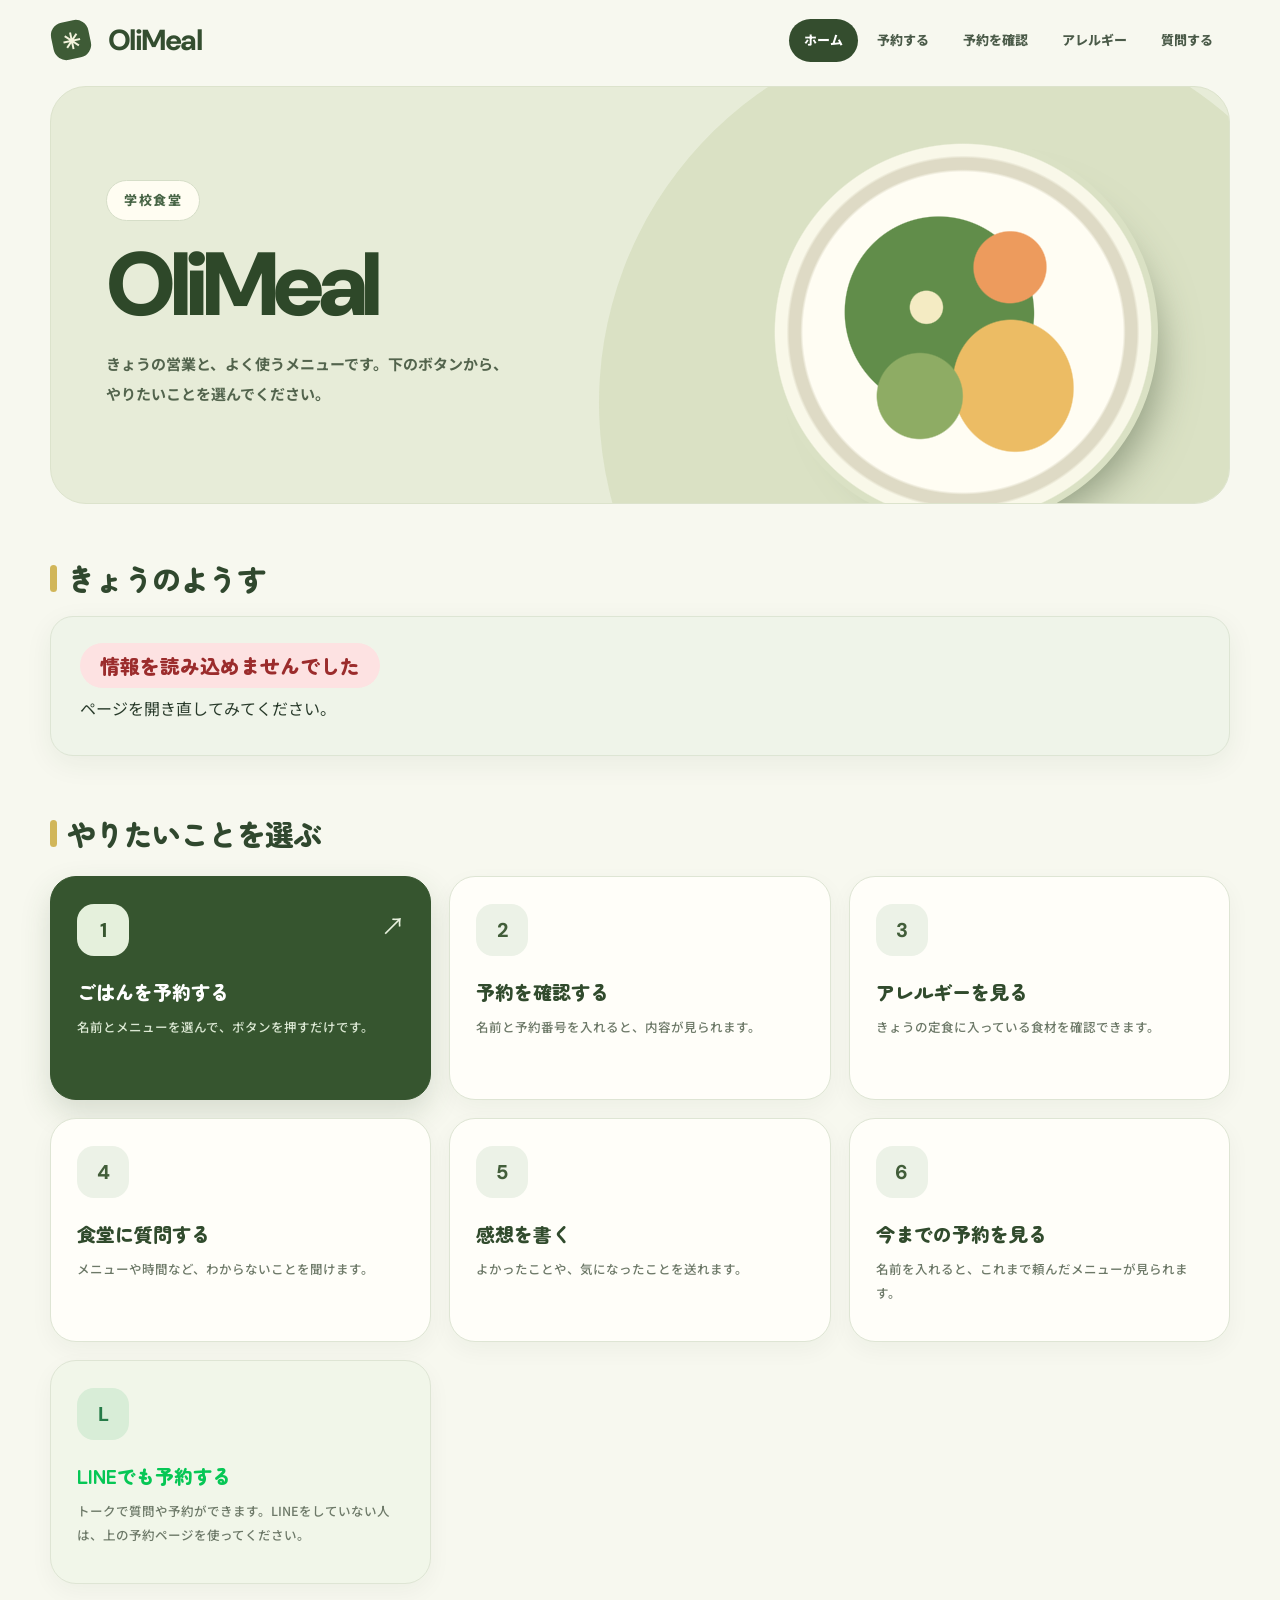
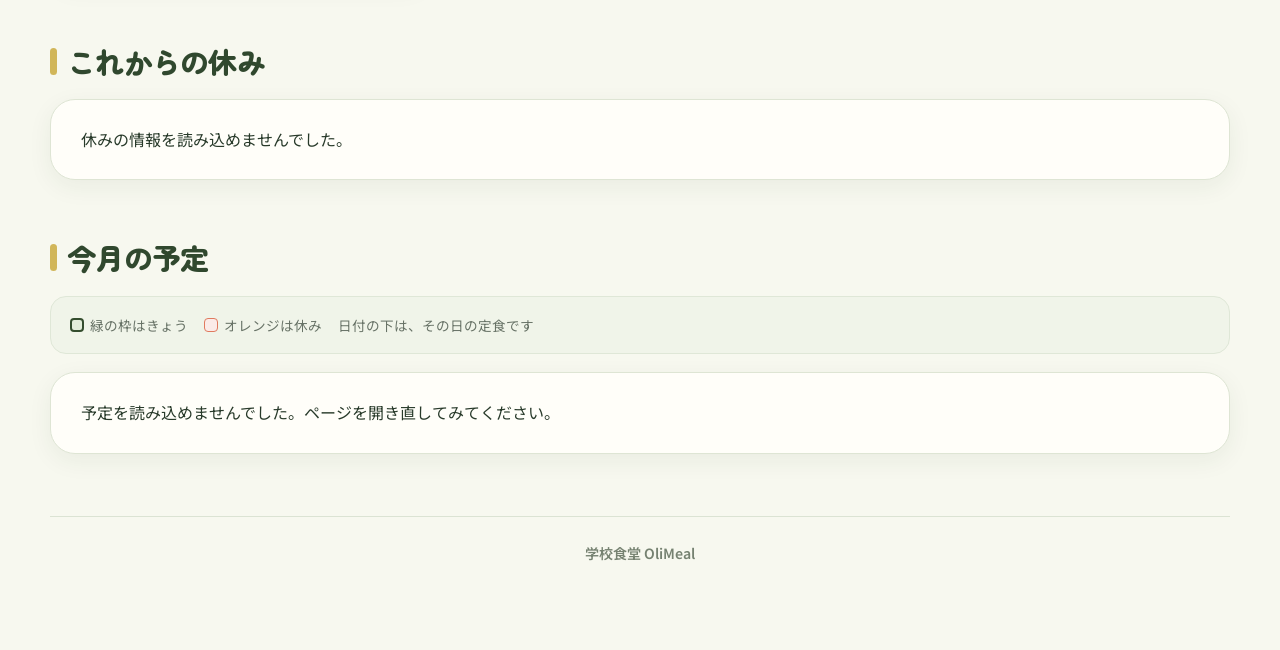
==== index.html @ b450c197 "Add files via upload" ====
<!DOCTYPE html>
<html lang="ja">

<head>
  <meta charset="UTF-8">
  <meta name="viewport" content="width=device-width, initial-scale=1.0">
  <title>OliMeal 学校食堂</title>
  <link rel="stylesheet" href="styles.css">
  <link rel="stylesheet" href="olimeal-lp.css">
</head>

<body class="olimeal-lp">
  <div class="container">
    <nav class="site-nav" aria-label="主なメニュー">
     <a href="index.html" class="site-nav-brand">
  <img src="logo.png" alt="OliMeal ロゴ" class="logo-nav">
</a>
      　<div class="site-nav-links">
        <a href="index.html" class="is-here">ホーム</a>
        <a href="book.html">予約する</a>
        <a href="verification.html">予約を確認</a>
        <a href="allergy.html">アレルギー</a>
        <a href="ai-assistant-php.html">質問する</a>
      </div>
    </nav>

    <header class="page-intro">
      <p class="eyebrow">学校食堂</p>
     <h1>
  <img src="logo.png" alt="OliMeal ロゴ" class="logo-main">
</h1>
      <p class="lead">きょうの営業と、よく使うメニューです。下のボタンから、やりたいことを選んでください。</p>
    </header>

    <main>
      <section class="status-section">
        <h2>きょうのようす</h2>
        <div id="status-display" class="status-card"><p>読み込んでいます…</p></div>
        <div id="today-menu" class="status-card"></div>
        <div id="congestion-prediction" class="status-card"></div>
      </section>

      <section class="links-section">
        <h2>やりたいことを選ぶ</h2>
        <div class="link-cards">
          <a href="book.html" class="link-card">
            <div class="link-icon">1</div>
            <h3>ごはんを予約する</h3>
            <p>名前とメニューを選んで、ボタンを押すだけです。</p>
          </a>
          <a href="verification.html" class="link-card">
            <div class="link-icon">2</div>
            <h3>予約を確認する</h3>
            <p>名前と予約番号を入れると、内容が見られます。</p>
          </a>
          <a href="allergy.html" class="link-card">
            <div class="link-icon">3</div>
            <h3>アレルギーを見る</h3>
            <p>きょうの定食に入っている食材を確認できます。</p>
          </a>
          <a href="ai-assistant-php.html" class="link-card">
            <div class="link-icon">4</div>
            <h3>食堂に質問する</h3>
            <p>メニューや時間など、わからないことを聞けます。</p>
          </a>
          <a href="review.html" class="link-card">
            <div class="link-icon">5</div>
            <h3>感想を書く</h3>
            <p>よかったことや、気になったことを送れます。</p>
          </a>
          <a href="mamori.html" class="link-card">
            <div class="link-icon">6</div>
            <h3>今までの予約を見る</h3>
            <p>名前を入れると、これまで頼んだメニューが見られます。</p>
          </a>
          <a id="line-card" href="line.html" class="link-card">
            <div class="link-icon">L</div>
            <h3>LINEでも予約する</h3>
            <p>トークで質問や予約ができます。LINEをしていない人は、上の予約ページを使ってください。</p>
          </a>
        </div>
      </section>

      <section class="info-section">
        <h2>これからの休み</h2>
        <div id="holidays-list" class="info-card"><p>読み込んでいます…</p></div>
      </section>

      <section class="info-section">
        <h2>今月の予定</h2>
        <p class="legend"><span><span class="swatch today"></span>緑の枠はきょう</span><span><span class="swatch holiday"></span>オレンジは休み</span><span>日付の下は、その日の定食です</span></p>
        <div id="calendar" class="info-card calendar-container"><p>読み込んでいます…</p></div>
      </section>
    </main>

    <footer>
      <p>学校食堂 OliMeal</p>
    </footer>
  </div>

  <script>
    const API_BASE = 'api/';
    async function apiGet(path) {
      const res = await fetch(API_BASE + path, { cache: 'no-store' });
      if (!res.ok) throw new Error('GET failed: ' + path);
      return await res.json();
    }
    async function loadStatus() {
      try {
      const holidays = await apiGet('holidays.php');
      const dailyMenus = await apiGet('daily-menu.php');
      const statusDiv = document.getElementById("status-display");
      const todayMenuDiv = document.getElementById("today-menu");
      const congestionDiv = document.getElementById("congestion-prediction");
      // UTCではなくローカルの日付で「今日」を作る（タイムゾーン差で過去月が混ざるのを防ぐ）
      const now = new Date();
      const today = `${now.getFullYear()}-${String(now.getMonth() + 1).padStart(2, '0')}-${String(now.getDate()).padStart(2, '0')}`;
      const todayHoliday = holidays.find(h => h.date === today);
      let todayMenu = null;
      try {
        const res = await apiGet('daily-menu.php?date=' + today);
        if (res && res.food) todayMenu = { date: today, food: res.food };
      } catch (e) { }
      if (!todayMenu && dailyMenus && dailyMenus.find) {
        const m = dailyMenus.find(m => m.date === today);
        if (m) todayMenu = m;
      }

      if (todayHoliday) {
        const reason = todayHoliday.reason || '休み';
        statusDiv.innerHTML = `<p class="big-status closed">きょうは休みです</p><p>理由: ${reason}</p><p>この日は予約できません。</p>`;
        todayMenuDiv.innerHTML = "";
        congestionDiv.innerHTML = "";
      } else {
        statusDiv.innerHTML = `<p class="big-status open">きょうは営業しています</p><p>下の「ごはんを予約する」から申し込めます。</p>`;

        if (todayMenu) {
          todayMenuDiv.innerHTML = `<p class="menu-label">きょうの定食</p><p class="menu-name">${todayMenu.food}</p>`;
        } else {
          todayMenuDiv.innerHTML = `<p class="menu-label">きょうの定食</p><p>まだ決まっていません。</p>`;
        }

        // 混雑予測を読み込む
        try {
          const predictionResponse = await fetch('api/ai-advice.php?action=prediction-number', { cache: 'no-store' });
          if (predictionResponse.ok) {
            const predictionData = await predictionResponse.json();
            if (predictionData.prediction !== null && predictionData.prediction !== undefined && predictionData.congestion) {
              const congestion = predictionData.congestion;
              congestionDiv.innerHTML = `
                <div class="crowd" style="border-left-color: ${congestion.color};">
                  <p class="menu-label">きょうの混みぐあい</p>
                  <p class="crowd-level" style="color: ${congestion.color};">${congestion.text}</p>
                  ${predictionData.prediction !== null ? `<p>だいたい ${predictionData.prediction} 人くらい来そうです。</p>` : ''}
                </div>
              `;
            } else {
              congestionDiv.innerHTML = `<p>混みぐあいは、まだわかりません。</p>`;
            }
          } else {
            congestionDiv.innerHTML = `<p>混みぐあいは、まだわかりません。</p>`;
          }
        } catch (e) {
          console.error('混雑予測の読み込みエラー:', e);
          congestionDiv.innerHTML = `<p>混みぐあいは、まだわかりません。</p>`;
        }
      }

      // 今後の休業日（未来/今日のみ）
      const listDiv = document.getElementById("holidays-list");
      if (!listDiv) return;
      const listHolidays = (holidays || [])
        .filter(h => h && typeof h.date === 'string')
        .filter(h => h.date >= today)
        .sort((a, b) => a.date.localeCompare(b.date));

      if (listHolidays.length === 0) {
        listDiv.innerHTML = "<p>これからの休みはありません。</p>";
      } else {
        listDiv.innerHTML = listHolidays
          .map(h => `<p class="holiday-line"><strong>${h.date}</strong>　${h.reason || '休み'}</p>`)
          .join("");
      }
      } catch (e) {
        console.error(e);
        const statusDiv = document.getElementById("status-display");
        const listDiv = document.getElementById("holidays-list");
        if (statusDiv) {
          statusDiv.innerHTML = `<p class="big-status closed">情報を読み込めませんでした</p><p>ページを開き直してみてください。</p>`;
        }
        if (listDiv) listDiv.innerHTML = `<p>休みの情報を読み込めませんでした。</p>`;
      }
    }

    // カレンダーを生成
    async function generateCalendar() {
      const calendarDiv = document.getElementById('calendar');
      try {
      const holidays = await apiGet('holidays.php');
      const dailyMenus = await apiGet('daily-menu.php');
      const events = await apiGet('events.php');
      const today = new Date();
      const currentMonth = today.getMonth();
      const currentYear = today.getFullYear();

      // 月の最初の日と最後の日を取得
      const firstDay = new Date(currentYear, currentMonth, 1);
      const lastDay = new Date(currentYear, currentMonth + 1, 0);
      const daysInMonth = lastDay.getDate();
      const startingDayOfWeek = firstDay.getDay();

      // カレンダーヘッダー
      const monthNames = ['1月', '2月', '3月', '4月', '5月', '6月',
        '7月', '8月', '9月', '10月', '11月', '12月'];
      const dayNames = ['日', '月', '火', '水', '木', '金', '土'];

      let calendarHTML = `
        <div class="calendar-header">
          <h4>${currentYear}年 ${monthNames[currentMonth]}</h4>
        </div>
        <div class="calendar-grid">
          <div class="calendar-weekdays">
      `;

      // 曜日ヘッダー
      dayNames.forEach(day => {
        calendarHTML += `<div class="calendar-weekday">${day}</div>`;
      });
      calendarHTML += `</div><div class="calendar-days">`;

      // 空白の日付（月の最初の日より前）
      for (let i = 0; i < startingDayOfWeek; i++) {
        calendarHTML += `<div class="calendar-day empty"></div>`;
      }

      // 実際の日付
      for (let day = 1; day <= daysInMonth; day++) {
        const dateString = `${currentYear}-${String(currentMonth + 1).padStart(2, '0')}-${String(day).padStart(2, '0')}`;
        const dayOfWeek = new Date(currentYear, currentMonth, day).getDay();
        const holiday = holidays.find(h => h.date === dateString);
        const dailyMenu = dailyMenus.find(m => m.date === dateString);
        const event = events.find(e => e.date === dateString);
        // 休業日かどうか（管理画面で登録された日のみ。解除すれば営業日になる）
        const isHoliday = !!holiday;

        const todayString = `${today.getFullYear()}-${String(today.getMonth() + 1).padStart(2, '0')}-${String(today.getDate()).padStart(2, '0')}`;
        let dayClass = 'calendar-day';
        let dayContent = day;
        if (dateString === todayString) dayClass += ' today';

        if (isHoliday) {
          dayClass += ' holiday';
          dayContent = `${day}<br><small>${holiday.reason || '休業日'}</small>`;
        } else if (dailyMenu) {
          dayContent = `${day}<br><small>${dailyMenu.food}</small>`;
        } else {
          dayClass += ' weekday';
        }

        // 行事・お知らせがある場合は追加表示
        if (event) {
          if (isHoliday || dailyMenu) {
            dayContent += `<br><small style="color: #007bff;">📢 ${event.message}</small>`;
          } else {
            dayContent = `${day}<br><small style="color: #007bff;">📢 ${event.message}</small>`;
          }
        }

        calendarHTML += `<div class="${dayClass}">${dayContent}</div>`;
      }

      calendarHTML += `</div></div>`;
      calendarDiv.innerHTML = calendarHTML;
      } catch (e) {
        console.error(e);
        if (calendarDiv) calendarDiv.innerHTML = `<p>予定を読み込めませんでした。ページを開き直してみてください。</p>`;
      }
    }

    function loadLineCard() {
      fetch(API_BASE + 'line-public.php', { cache: 'no-store' })
        .then(function (res) { return res.json(); })
        .then(function (data) {
          const card = document.getElementById('line-card');
          if (!card || !data || !data.ready || !data.addUrl) return;
          card.hidden = false;
          card.href = data.addUrl;
        })
        .catch(function () {});
      fetch(API_BASE + 'line-early.php?action=tick', { cache: 'no-store' }).catch(function () {});
    }

    window.onload = function () {
      loadStatus();
      generateCalendar();
      loadLineCard();
    };
  </script>
</body>

</html>
---- styles.css ----
@charset "UTF-8";

/* ==========================================================================
   OliMeal (学校食堂) 全体共通スタイルシート
   ========================================================================== */

/* 1. 変数定義 & リセット */
:root {
  /* メインカラー：温かみのあるオリーブグリーン */
  --primary: #4a6839;
  --primary-hover: #3b532d;
  --primary-light: #eaf1e4;
  --primary-subtle: #f2f6ee;

  /* アクセントカラー（太陽のイエロー＆カトラリーのベージュ＆テラコッタ） */
  --accent-sun: #f1be43;
  --accent-sun-light: #fbf2d8;
  --accent-beige: #c2b093;
  --accent-beige-light: #f5f0e6;
  --accent-olive: #7f8e52;
  --accent-orange: #e07a5f;        /* 休日・強調表示用 */
  --accent-orange-light: #fbebe8;  /* 休日背景用 */

  /* ステータスカラー */
  --status-open-bg: #d8edd5;
  --status-open-text: #2d5022;
  --status-closed-bg: #fde2e2;
  --status-closed-text: #9b2c2c;

  /* 背景・テキスト・ボーダー */
  --bg-main: #f8f4e8;            /* 画像と同じ温かいミルキーアイボリー */
  --card-bg: #ffffff;            /* カード部分の白 */
  --text-main: #283124;          /* ほんのり緑がかった優しい黒 */
  --text-muted: #6b7764;        /* 控えめな文字色 */
  --text-light: #9ea997;
  --border-color: #e6dfcf;       /* ナチュラルなベージュ寄りの枠線 */

  /* 角丸 & シャドウ */
  --radius-xl: 24px;
  --radius-lg: 18px;
  --radius-md: 12px;
  --radius-sm: 8px;

  --shadow-soft: 0 10px 25px rgba(74, 104, 57, 0.08);
  --shadow-hover: 0 14px 32px rgba(74, 104, 57, 0.15);
}

*, *::before, *::after {
  box-sizing: border-box;
  margin: 0;
  padding: 0;
}

body {
  background-color: var(--bg-main);
  color: var(--text-main);
  font-family: -apple-system, BlinkMacSystemFont, "Segoe UI", Roboto, "Hiragino Sans", "Hiragino Kaku Gothic ProN", "Meiryo", sans-serif;
  line-height: 1.6;
  min-height: 100vh;
  padding: 20px 16px 40px;
  -webkit-font-smoothing: antialiased;
}

[hidden] {
  display: none !important;
}

/* 2. レイアウト & コンテナ */
.container {
  max-width: 860px;
  margin: 0 auto;
}

main {
  display: flex;
  flex-direction: column;
  gap: 32px;
}

section {
  display: flex;
  flex-direction: column;
  gap: 16px;
}

h2 {
  font-size: 1.35rem;
  font-weight: 800;
  color: var(--primary);
  display: flex;
  align-items: center;
  gap: 10px;
  letter-spacing: -0.01em;
}

h2::before {
  content: "";
  display: inline-block;
  width: 6px;
  height: 1.2em;
  background-color: var(--accent-sun);
  border-radius: 4px;
}

/* 3. ナビゲーション (.site-nav) */
.site-nav {
  display: flex;
  justify-content: space-between;
  align-items: center;
  background: var(--card-bg);
  padding: 14px 22px;
  border-radius: var(--radius-lg);
  box-shadow: var(--shadow-soft);
  margin-bottom: 24px;
  border: 1px solid var(--border-color);
  gap: 16px;
  flex-wrap: wrap;
}

/* ナビゲーションブランド（アイコン＋テキスト） */
.site-nav-brand {
  font-size: 1.35rem;
  font-weight: 800;
  color: var(--primary);
  text-decoration: none;
  letter-spacing: -0.02em;
  display: inline-flex;
  align-items: center;
  gap: 8px;
  transition: opacity 0.2s ease;
}

.site-nav-brand:hover {
  opacity: 0.8;
}

.logo-nav-icon {
  width: 30px;
  height: 30px;
  object-fit: contain;
  display: block;
}

.logo-nav-text {
  line-height: 1;
}

.site-nav-links {
  display: flex;
  gap: 8px;
  flex-wrap: wrap;
}

.site-nav-links a {
  text-decoration: none;
  color: var(--text-muted);
  font-size: 0.92rem;
  font-weight: 700;
  padding: 8px 14px;
  border-radius: var(--radius-md);
  transition: all 0.2s ease;
}

.site-nav-links a:hover {
  color: var(--primary);
  background-color: var(--primary-light);
}

.site-nav-links a.is-here {
  background-color: var(--primary);
  color: #ffffff;
}

/* 4. ヘッダー (.page-intro) */
.page-intro {
  text-align: center;
  margin-bottom: 28px;
  padding: 36px 20px 28px;
  background: #ffffff;
  border-radius: var(--radius-xl);
  box-shadow: var(--shadow-soft);
  border: 1.5px solid rgba(74, 104, 57, 0.18);
  position: relative;
  overflow: hidden;
}

.eyebrow {
  display: inline-flex;
  align-items: center;
  gap: 6px;
  font-size: 0.85rem;
  font-weight: 800;
  color: var(--primary);
  background-color: var(--primary-light);
  padding: 5px 16px;
  border-radius: 999px;
  margin-bottom: 10px;
  border: 1px solid rgba(74, 104, 57, 0.15);
}

.page-intro h1 {
  font-size: 2.8rem;
  font-weight: 900;
  letter-spacing: -0.03em;
  margin-bottom: 8px;
  color: var(--primary);
}

.lead {
  font-size: 0.98rem;
  color: var(--text-muted);
  font-weight: 600;
  max-width: 520px;
  margin: 0 auto;
  line-height: 1.65;
}

/* 5. ステータスセクション */
.status-section {
  gap: 16px;
}

.status-card {
  background: var(--card-bg);
  border-radius: var(--radius-lg);
  padding: 22px 24px;
  box-shadow: var(--shadow-soft);
  border: 1.5px solid var(--border-color);
  transition: transform 0.2s ease;
}

.big-status {
  display: inline-flex;
  align-items: center;
  gap: 8px;
  font-size: 1.15rem;
  font-weight: 800;
  padding: 8px 20px;
  border-radius: 999px;
  margin-bottom: 10px;
}

.big-status.open {
  background-color: var(--status-open-bg);
  color: var(--status-open-text);
}

.big-status.closed {
  background-color: var(--status-closed-bg);
  color: var(--status-closed-text);
}

.menu-label {
  font-size: 0.85rem;
  font-weight: 800;
  color: var(--text-muted);
  letter-spacing: 0.05em;
  margin-bottom: 4px;
}

.menu-name {
  font-size: 1.5rem;
  font-weight: 900;
  color: var(--primary);
  line-height: 1.3;
}

.crowd {
  border-left-width: 6px;
  border-left-style: solid;
  border-left-color: var(--primary);
  padding-left: 18px;
}

.crowd-level {
  font-size: 1.4rem;
  font-weight: 800;
  margin-bottom: 4px;
}

/* 6. やりたいことを選ぶ (カードリンク) */
.link-cards {
  display: grid;
  grid-template-columns: repeat(auto-fill, minmax(240px, 1fr));
  gap: 18px;
}

.link-card {
  display: flex;
  flex-direction: column;
  background: var(--card-bg);
  padding: 22px;
  border-radius: var(--radius-lg);
  text-decoration: none;
  color: var(--text-main);
  box-shadow: var(--shadow-soft);
  border: 2px solid transparent;
  transition: all 0.25s ease;
}

.link-card:hover {
  transform: translateY(-4px);
  border-color: var(--primary);
  box-shadow: var(--shadow-hover);
}

.link-icon {
  width: 42px;
  height: 42px;
  border-radius: 12px;
  background-color: var(--primary-light);
  color: var(--primary);
  font-weight: 900;
  font-size: 1.15rem;
  display: flex;
  align-items: center;
  justify-content: center;
  margin-bottom: 14px;
}

.link-card h3 {
  font-size: 1.15rem;
  font-weight: 800;
  color: var(--primary);
  margin-bottom: 6px;
}

.link-card p {
  font-size: 0.88rem;
  color: var(--text-muted);
  line-height: 1.5;
}

#line-card .link-icon {
  background-color: #e6f9ed;
  color: #06c755;
}

#line-card h3 {
  color: #06c755;
}

/* 7. 情報カード & 休業日 */
.info-card {
  background: var(--card-bg);
  border-radius: var(--radius-lg);
  padding: 22px 24px;
  box-shadow: var(--shadow-soft);
  border: 1.5px solid var(--border-color);
}

.holiday-line {
  padding: 10px 0;
  border-bottom: 1px dashed var(--border-color);
  font-size: 0.95rem;
  display: flex;
  gap: 12px;
  align-items: center;
}

.holiday-line:last-child {
  border-bottom: none;
}

.holiday-line strong {
  color: var(--accent-orange);
  font-weight: 800;
  min-width: 100px;
}

/* 8. カレンダー */
.legend {
  display: flex;
  gap: 16px;
  flex-wrap: wrap;
  font-size: 0.85rem;
  color: var(--text-muted);
  background: var(--card-bg);
  padding: 12px 18px;
  border-radius: var(--radius-md);
  border: 1px solid var(--border-color);
}

.legend span {
  display: inline-flex;
  align-items: center;
  gap: 6px;
}

.swatch {
  display: inline-block;
  width: 14px;
  height: 14px;
  border-radius: 4px;
}

.swatch.today {
  border: 2px solid var(--primary);
  background-color: var(--primary-light);
}

.swatch.holiday {
  background-color: var(--accent-orange-light);
  border: 1px solid var(--accent-orange);
}

.calendar-container {
  padding: 20px;
  overflow-x: auto;
}

.calendar-header {
  text-align: center;
  margin-bottom: 16px;
}

.calendar-header h4 {
  font-size: 1.25rem;
  font-weight: 800;
  color: var(--primary);
}

.calendar-grid {
  display: flex;
  flex-direction: column;
  gap: 8px;
  min-width: 320px;
}

.calendar-weekdays {
  display: grid;
  grid-template-columns: repeat(7, 1fr);
  text-align: center;
  font-weight: 800;
  font-size: 0.88rem;
  color: var(--text-muted);
  padding-bottom: 8px;
  border-bottom: 2px solid var(--border-color);
}

.calendar-days {
  display: grid;
  grid-template-columns: repeat(7, 1fr);
  gap: 6px;
}

.calendar-day {
  background: var(--primary-subtle);
  border-radius: var(--radius-sm);
  padding: 8px 4px;
  min-height: 72px;
  font-size: 0.85rem;
  font-weight: 800;
  color: var(--text-main);
  text-align: center;
  line-height: 1.35;
  border: 2px solid transparent;
  display: flex;
  flex-direction: column;
  align-items: center;
  justify-content: flex-start;
  word-break: break-word;
}

.calendar-day small {
  font-size: 0.72rem;
  font-weight: 500;
  margin-top: 4px;
  color: var(--text-muted);
}

.calendar-day.empty {
  background: transparent;
  border: none;
}

.calendar-day.today {
  border-color: var(--primary);
  background-color: var(--primary-light);
  color: var(--primary);
}

.calendar-day.holiday {
  background-color: var(--accent-orange-light);
  color: var(--accent-orange);
}

.calendar-day.holiday small {
  color: var(--accent-orange);
}

/* 9. フッター */
footer {
  text-align: center;
  padding: 32px 0 16px;
  font-size: 0.88rem;
  color: var(--text-light);
  font-weight: 600;
}

/* 10. フォーム・ボタン汎用パーツ */
.btn {
  display: inline-flex;
  align-items: center;
  justify-content: center;
  padding: 12px 20px;
  border-radius: var(--radius-md);
  font-size: 0.95rem;
  font-weight: 700;
  border: none;
  cursor: pointer;
  text-decoration: none;
  transition: all 0.2s ease;
}

.btn-primary {
  background-color: var(--primary);
  color: #ffffff;
}

.btn-primary:hover {
  background-color: var(--primary-hover);
}

.btn-secondary {
  background-color: var(--primary-light);
  color: var(--primary);
}

.btn-danger {
  background-color: #fee2e2;
  color: #dc2626;
}

.btn-success {
  background-color: #d1fae5;
  color: #065f46;
}

.form-group {
  display: flex;
  flex-direction: column;
  gap: 6px;
  margin-bottom: 16px;
}

.form-group label {
  font-size: 0.9rem;
  font-weight: 700;
  color: var(--text-main);
}

input[type="text"],
input[type="number"],
input[type="date"],
input[type="time"],
input[type="month"],
input[type="url"],
input[type="password"],
select,
textarea {
  width: 100%;
  padding: 12px 14px;
  border-radius: var(--radius-md);
  border: 1.5px solid var(--border-color);
  font-size: 0.95rem;
  color: var(--text-main);
  background-color: #ffffff;
  outline: none;
  transition: border-color 0.2s ease, box-shadow 0.2s ease;
}

input:focus,
select:focus,
textarea:focus {
  border-color: var(--primary);
  box-shadow: 0 0 0 3px var(--primary-light);
}

.back-link {
  display: inline-block;
  color: var(--primary);
  font-weight: 700;
  text-decoration: none;
  margin-top: 8px;
}

.back-link:hover {
  text-decoration: underline;
}

/* メイン看板ロゴ（トップページ中央用） */
.logo-main {
  max-width: 100%;
  height: auto;
  max-height: 110px;
  display: block;
  margin: 0 auto;
}

@media (max-width: 600px) {
  body {
    padding: 12px 8px;
  }

  .site-nav {
    flex-direction: column;
    align-items: stretch;
    text-align: center;
  }

  .site-nav-links {
    justify-content: center;
  }

  .page-intro h1 {
    font-size: 1.9rem;
  }

  .link-cards {
    grid-template-columns: 1fr;
  }

  .calendar-day {
    min-height: 56px;
    padding: 4px 2px;
    font-size: 0.78rem;
  }

  .calendar-day small {
    font-size: 0.65rem;
  }
}
/* ==========================================================================
   追加デザイン：あしらい・タグ・アニメーション
   ========================================================================== */

/* 1. ヘッダーの右上に小さな葉っぱのワンポイント */
.page-intro::before {
  content: "🌿";
  position: absolute;
  top: 12px;
  right: 18px;
  font-size: 1.4rem;
  opacity: 0.45;
  transform: rotate(15deg);
  pointer-events: none;
}

/* 2. メニュー残数の「ぷっくりピルタグ」化 */
.menu-item-stock {
  display: inline-block;
  padding: 4px 14px;
  border-radius: 999px;
  font-size: 0.8rem;
  font-weight: 800;
  margin-top: 8px;
  background-color: var(--primary-subtle);
  color: var(--text-muted);
}

.menu-item-stock.unlimited {
  background-color: var(--primary-light);
  color: var(--primary);
}

.menu-item-stock.soldout {
  background-color: var(--accent-orange-light);
  color: var(--accent-orange);
}

/* 3. ボタンを押したときの「ぷにっ」としたリアクション */
.btn, .btn-submit, .btn-reset, .link-card {
  transition: transform 0.15s cubic-bezier(0.34, 1.56, 0.64, 1), box-shadow 0.15s ease !important;
}

.btn:active, .btn-submit:active, .btn-reset:active, .link-card:active {
  transform: scale(0.96) !important;
}
---- olimeal-lp.css ----
@charset "UTF-8";
@import url('https://fonts.googleapis.com/css2?family=DM+Sans:wght@400;500;600;700;800&family=Noto+Sans+JP:wght@400;500;600;700;800;900&family=Zen+Maru+Gothic:wght@500;700;900&display=swap');
/* OliMeal LP concept — presentation layer only. Original JS, ids, links, order untouched. */
.olimeal-lp {
 --primary:#344d2e; --primary-hover:#263d23; --primary-light:#e3edda; --primary-subtle:#f0f5eb;
 --bg-main:#f8f8ef;--card-bg:#fffef8;--text-main:#243426;--text-muted:#677266;
 --border-color:#dce3d3;--shadow-soft:0 12px 38px rgba(34,61,33,.075);
 --shadow-hover:0 20px 38px rgba(34,61,33,.14);
 background:#f7f8ef;color:#283a2a;padding:0 24px 70px;
 font-family:'Noto Sans JP',sans-serif;
}
.olimeal-lp .container {max-width:1180px;}
.olimeal-lp .site-nav {position:relative;z-index:3;display:flex;flex-wrap:wrap;align-items:center;justify-content:space-between;min-height:86px;background:transparent;border:0;box-shadow:none;border-radius:0;margin:0;padding:15px 2px 20px;}
.olimeal-lp .site-nav-brand{display:flex;align-items:center;min-width:152px;text-decoration:none;}
/* Undecided logo: reserve image reference in markup, present a polished wordmark visually */
.olimeal-lp .logo-nav{display:none;}
.olimeal-lp .site-nav-brand::before{content:'✳';display:grid;place-items:center;width:38px;height:38px;background:#3e5b36;color:#f4f3dc;border-radius:13px;font-size:22px;margin-right:10px;transform:rotate(-12deg);}
.olimeal-lp .site-nav-brand::after{content:'OliMeal';font-family:'DM Sans',sans-serif;letter-spacing:-.06em;font-size:29px;font-weight:800;color:#344e30;}
.olimeal-lp .site-nav-links{display:flex;align-items:center;gap:4px;flex-wrap:wrap;}
.olimeal-lp .site-nav-links a{font-size:13px;font-weight:800;color:#4b5b49;text-decoration:none;padding:11px 15px;border-radius:999px;transition:.2s;}
.olimeal-lp .site-nav-links a:hover{background:#e5efdc;}
.olimeal-lp .site-nav-links a.is-here{background:#344d2e;color:#fff;}
/* Editorial hero, with CSS-only decorative meal illustration; no unapproved logo assets */
.olimeal-lp .page-intro{position:relative;display:flex;flex-direction:column;align-items:flex-start;justify-content:center;overflow:hidden;min-height:418px;padding:55px 55px 56px;background:#e7ecd8;border:1px solid #dce3cc;border-radius:36px;box-shadow:none;text-align:left;isolation:isolate;}
.olimeal-lp .page-intro::before{content:'';position:absolute;inset:auto -130px -280px auto;width:760px;height:760px;border-radius:50%;background:#d4ddbc;opacity:.7;z-index:-1;}
.olimeal-lp .page-intro::after{content:'';position:absolute;right:6%;top:12%;width:min(38%,390px);aspect-ratio:1;border-radius:50%;background:radial-gradient(ellipse at 42% 42%,#f4ebc3 0 5%,transparent 5.4%),radial-gradient(ellipse at 65% 36%,#ed9b5d 0 10%,transparent 10.4%),radial-gradient(ellipse at 36% 64%,#8eac64 0 12%,transparent 12.4%),radial-gradient(ellipse at 60% 66%,#ecbc64 0 18%,transparent 18.4%),radial-gradient(ellipse at 45% 44%,#618d4a 0 31%,transparent 31.4%),radial-gradient(circle at 50% 50%,#fffdf3 0 58%,#dedac5 59% 63%,#f9f8e9 64% 68%,transparent 68.5%);box-shadow:24px 32px 40px -30px #657458aa;transform:rotate(-11deg);z-index:-1;}
.olimeal-lp .eyebrow{border-radius:100px;background:#fffdf2;color:#476445;border:1px solid #d6dec8;padding:9px 17px;font-size:13px;font-weight:800;letter-spacing:.12em;margin:0 0 19px;box-shadow:none;}
.olimeal-lp .page-intro h1{margin:0 0 19px;font:900 clamp(56px,7vw,100px)/1 'DM Sans','Zen Maru Gothic',sans-serif;letter-spacing:-.07em;color:#2e4829;position:relative;}
.olimeal-lp .page-intro h1::after{content:'OliMeal';}
.olimeal-lp .logo-main{display:none;}
.olimeal-lp .page-intro .lead{position:relative;max-width:415px;font-weight:700;line-height:2;font-size:15px;color:#53644d;margin:0;}
.olimeal-lp main{gap:58px;margin-top:55px;}
.olimeal-lp section{gap:20px;}
.olimeal-lp h2{font:900 clamp(22px,2.4vw,29px)/1.35 'Zen Maru Gothic',sans-serif;color:#30482e;letter-spacing:-.025em;}
.olimeal-lp h2::before{width:7px;height:27px;border-radius:10px;background:#d1b659;}
.olimeal-lp .status-section{display:grid;grid-template-columns:1fr 1fr;column-gap:20px;row-gap:18px;align-items:stretch;}
.olimeal-lp .status-section h2{grid-column:1/-1;}
.olimeal-lp .status-card{padding:26px 29px;border:1px solid #dde5d4;border-radius:23px;background:#fffef9;box-shadow:0 8px 28px #253d2410;line-height:1.9;min-height:100px;}
.olimeal-lp #status-display{grid-column:1/-1;background:#eff4e9;}
.olimeal-lp .status-card:empty{display:none;}
.olimeal-lp #status-display p{margin-bottom:5px;}
.olimeal-lp #status-display .big-status{font:900 20px 'Zen Maru Gothic',sans-serif;}
.olimeal-lp .links-section{gap:23px;}
.olimeal-lp .link-cards{display:grid;grid-template-columns:repeat(3,minmax(0,1fr));gap:18px;}
.olimeal-lp .link-card{position:relative;display:flex;flex-direction:column;align-items:flex-start;min-width:0;min-height:224px;background:#fffef9;border:1px solid #dee5d4;border-radius:26px;padding:27px 26px;box-shadow:0 8px 23px rgba(29,51,25,.045);transition:transform .18s,box-shadow .18s,border-color .18s;}
.olimeal-lp .link-card:hover{transform:translateY(-5px);box-shadow:0 20px 40px #273b2720;border-color:#a4b89b;}
.olimeal-lp .link-card .link-icon{display:grid;place-items:center;background:#ecf2e7;color:#425e3a;width:52px;height:52px;border-radius:17px;margin-bottom:22px;font:800 20px 'DM Sans',sans-serif;}
.olimeal-lp .link-card h3{font:900 19px/1.5 'Zen Maru Gothic',sans-serif;color:#314b2d;margin:0 0 9px;}
.olimeal-lp .link-card p{font-size:12.5px;font-weight:500;line-height:1.9;color:#6d7968;margin:0;}
.olimeal-lp .link-card:first-child{background:#36552f;border-color:#36552f;box-shadow:0 13px 30px #36552f2b;}
.olimeal-lp .link-card:first-child .link-icon{background:#e5f0dc;color:#36552f;}
.olimeal-lp .link-card:first-child h3{color:#fff;}
.olimeal-lp .link-card:first-child p{color:#dbe8d3;}
.olimeal-lp .link-card:first-child::after{content:'↗';position:absolute;right:25px;top:29px;color:#e7f0dd;font-size:24px;}
.olimeal-lp #line-card{background:#f1f6e9;}
.olimeal-lp #line-card .link-icon{background:#d8edd7;color:#267b48;}
.olimeal-lp .info-section{gap:18px;}
.olimeal-lp .info-card{background:#fffef9;border:1px solid #dee5d4;border-radius:25px;padding:27px 30px;box-shadow:0 7px 25px #253d2410;}
.olimeal-lp .legend{padding:16px 19px;background:#f0f4e9;border:1px solid #dfe7d7;border-radius:16px;line-height:1.8;}
.olimeal-lp .calendar-container{overflow-x:auto;}
.olimeal-lp .calendar-day{border-radius:12px;}
.olimeal-lp footer{margin-top:62px;padding-top:25px;border-top:1px solid #dbe3d3;color:#768271;}
.olimeal-lp a:focus-visible{outline:3px solid #d0a63a;outline-offset:3px;}
@media(max-width:850px){.olimeal-lp .page-intro{min-height:365px;padding:43px 38px;}.olimeal-lp .page-intro::after{right:1%;width:38%;}.olimeal-lp .page-intro h1{font-size:clamp(52px,9vw,80px)}.olimeal-lp .link-cards{grid-template-columns:repeat(2,minmax(0,1fr));}.olimeal-lp .status-section{grid-template-columns:1fr;}.olimeal-lp #status-display{grid-column:auto;}}
@media(max-width:540px){.olimeal-lp{padding:0 12px 40px;}.olimeal-lp .site-nav{padding:14px 3px;gap:15px;}.olimeal-lp .site-nav-links{width:100%;justify-content:center;gap:2px;}.olimeal-lp .site-nav-links a{font-size:11px;padding:8px 10px;}.olimeal-lp .page-intro{min-height:390px;border-radius:26px;padding:36px 24px 145px;justify-content:flex-start;}.olimeal-lp .page-intro::after{top:auto;bottom:-67px;right:5%;width:205px;}.olimeal-lp .page-intro::before{width:450px;height:450px;right:-180px;bottom:-250px;}.olimeal-lp .page-intro h1{font-size:54px;}.olimeal-lp .page-intro .lead{font-size:12px;max-width:310px;}.olimeal-lp main{margin-top:37px;gap:42px;}.olimeal-lp h2{font-size:22px;}.olimeal-lp .link-cards{gap:11px;}.olimeal-lp .link-card{padding:18px 15px;min-height:205px;border-radius:19px;}.olimeal-lp .link-card .link-icon{width:42px;height:42px;border-radius:13px;margin-bottom:15px;font-size:16px;}.olimeal-lp .link-card h3{font-size:15px;}.olimeal-lp .link-card p{font-size:11px;}.olimeal-lp .link-card:first-child::after{right:15px;top:19px;}.olimeal-lp .info-card,.olimeal-lp .status-card{padding:19px 18px;}.olimeal-lp .legend{gap:8px;font-size:11px;}}
@media(max-width:350px){.olimeal-lp .link-cards{grid-template-columns:1fr;}.olimeal-lp .link-card{min-height:0;}}
@media(prefers-reduced-motion:reduce){.olimeal-lp .link-card{transition:none;}.olimeal-lp .link-card:hover{transform:none;}}
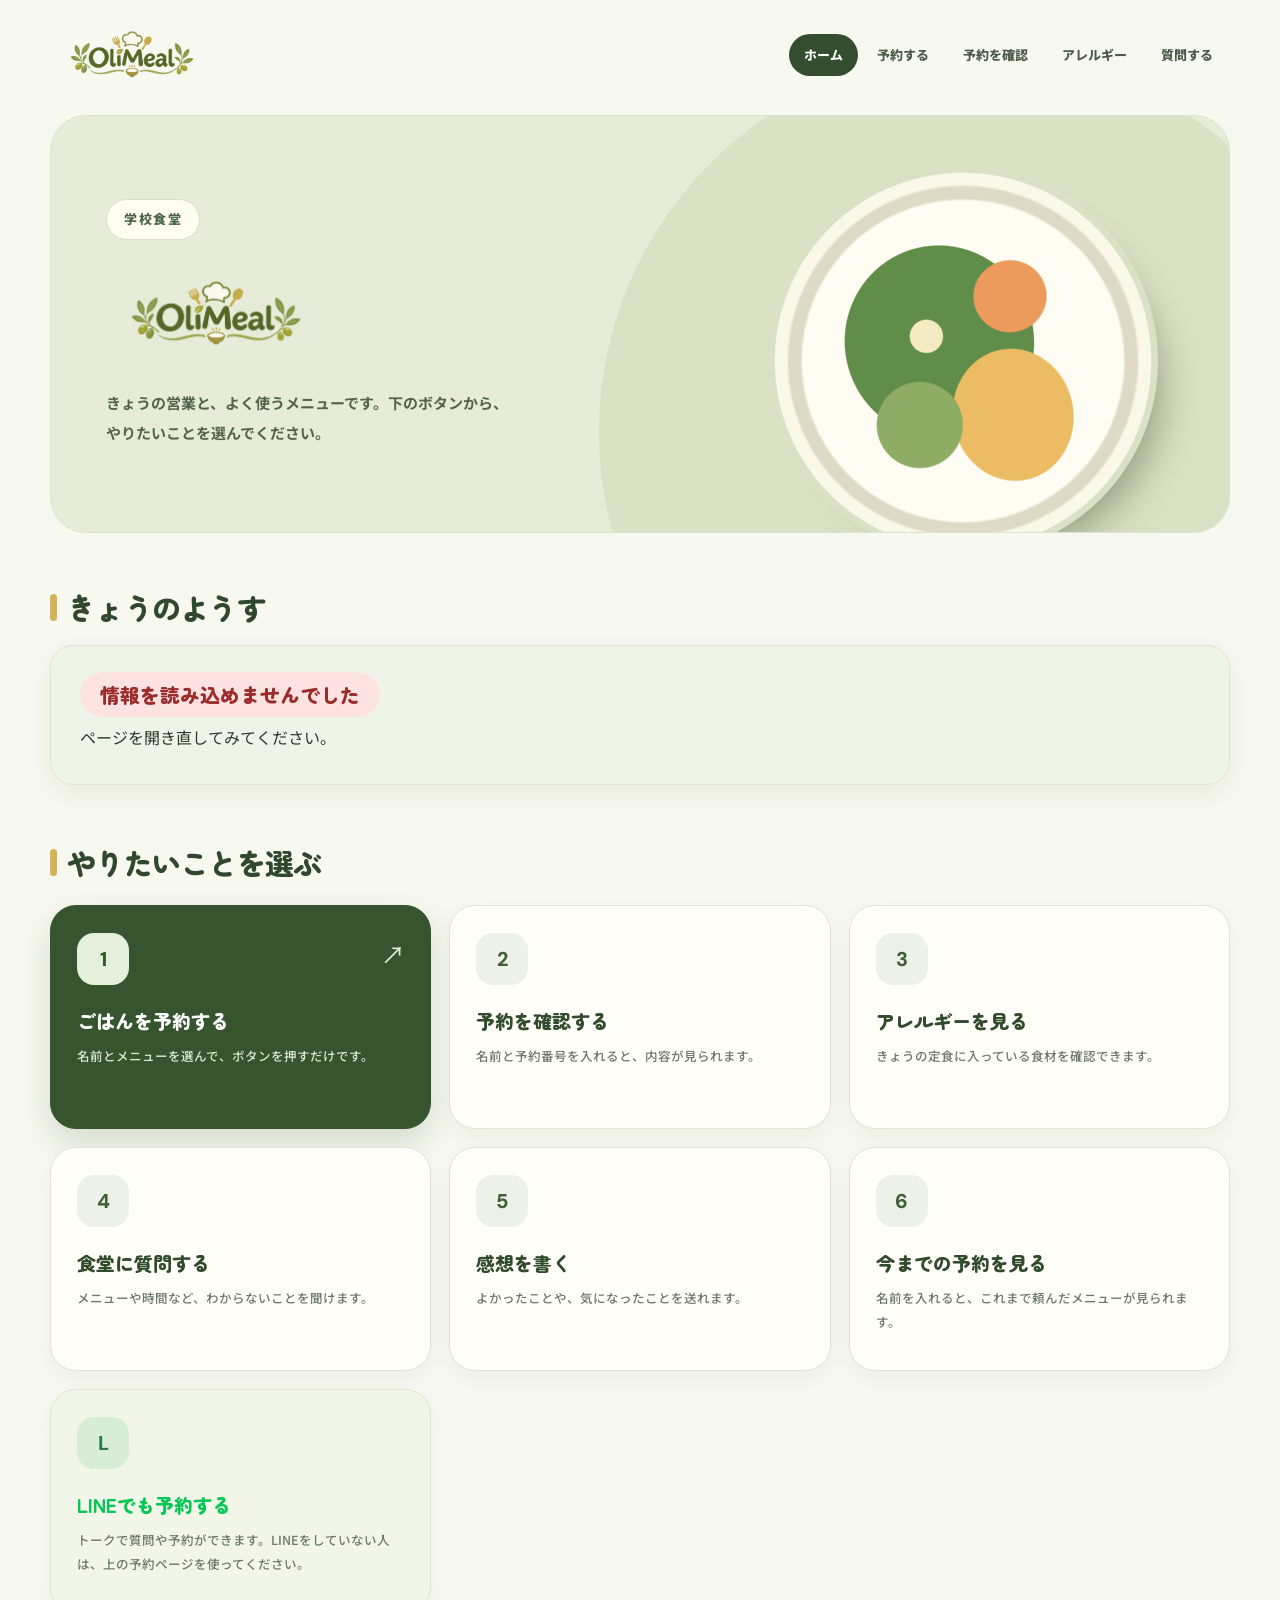
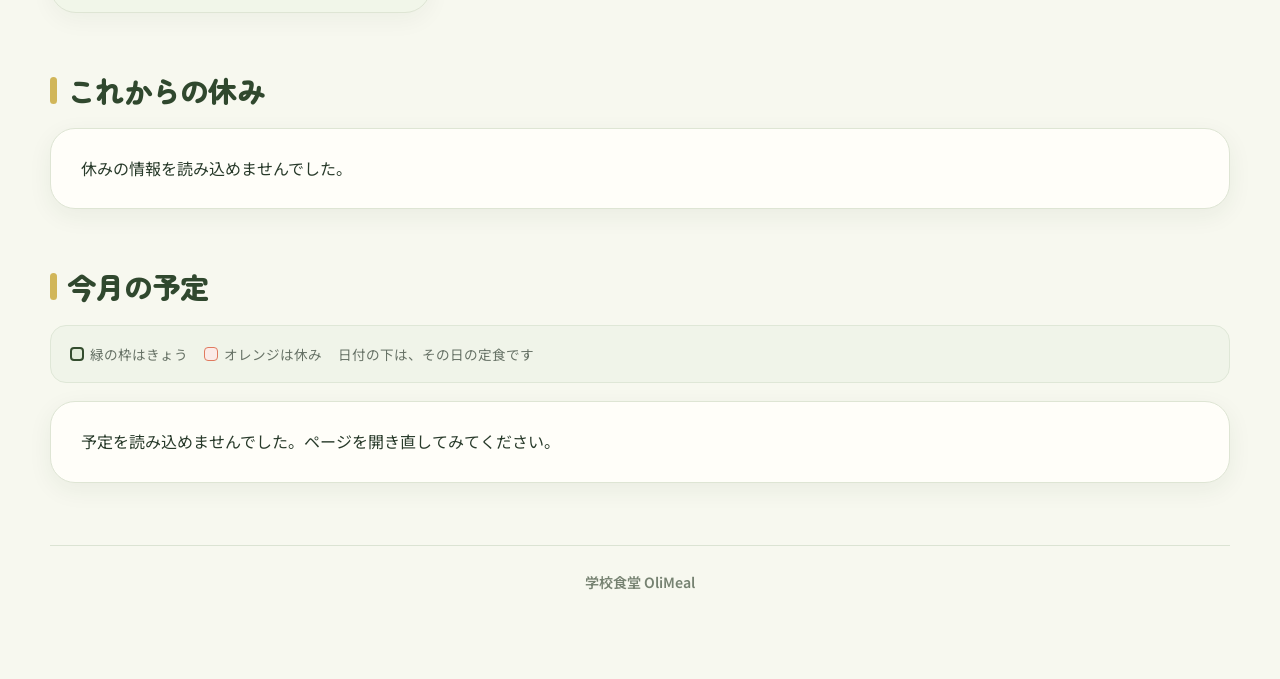
==== commit 41ab7651: "Update index.html" ====
--- a/index.html
+++ b/index.html
@@ -6,14 +6,14 @@
   <meta name="viewport" content="width=device-width, initial-scale=1.0">
   <title>OliMeal 学校食堂</title>
   <link rel="stylesheet" href="styles.css">
-  <link rel="stylesheet" href="olimeal-lp.css">
+  <link rel="stylesheet" href="olimeal-lp.css?v=2">
 </head>
 
 <body class="olimeal-lp">
   <div class="container">
     <nav class="site-nav" aria-label="主なメニュー">
      <a href="index.html" class="site-nav-brand">
-  <img src="logo.png" alt="OliMeal ロゴ" class="logo-nav">
+  <img src="olimeal-logo.png" alt="OliMeal ロゴ" class="logo-nav">
 </a>
       　<div class="site-nav-links">
         <a href="index.html" class="is-here">ホーム</a>
@@ -27,7 +27,7 @@
     <header class="page-intro">
       <p class="eyebrow">学校食堂</p>
      <h1>
-  <img src="logo.png" alt="OliMeal ロゴ" class="logo-main">
+  <img src="olimeal-logo.png" alt="OliMeal ロゴ" class="logo-main">
 </h1>
       <p class="lead">きょうの営業と、よく使うメニューです。下のボタンから、やりたいことを選んでください。</p>
     </header>
--- a/olimeal-lp.css
+++ b/olimeal-lp.css
@@ -65,3 +65,22 @@
 @media(max-width:540px){.olimeal-lp{padding:0 12px 40px;}.olimeal-lp .site-nav{padding:14px 3px;gap:15px;}.olimeal-lp .site-nav-links{width:100%;justify-content:center;gap:2px;}.olimeal-lp .site-nav-links a{font-size:11px;padding:8px 10px;}.olimeal-lp .page-intro{min-height:390px;border-radius:26px;padding:36px 24px 145px;justify-content:flex-start;}.olimeal-lp .page-intro::after{top:auto;bottom:-67px;right:5%;width:205px;}.olimeal-lp .page-intro::before{width:450px;height:450px;right:-180px;bottom:-250px;}.olimeal-lp .page-intro h1{font-size:54px;}.olimeal-lp .page-intro .lead{font-size:12px;max-width:310px;}.olimeal-lp main{margin-top:37px;gap:42px;}.olimeal-lp h2{font-size:22px;}.olimeal-lp .link-cards{gap:11px;}.olimeal-lp .link-card{padding:18px 15px;min-height:205px;border-radius:19px;}.olimeal-lp .link-card .link-icon{width:42px;height:42px;border-radius:13px;margin-bottom:15px;font-size:16px;}.olimeal-lp .link-card h3{font-size:15px;}.olimeal-lp .link-card p{font-size:11px;}.olimeal-lp .link-card:first-child::after{right:15px;top:19px;}.olimeal-lp .info-card,.olimeal-lp .status-card{padding:19px 18px;}.olimeal-lp .legend{gap:8px;font-size:11px;}}
 @media(max-width:350px){.olimeal-lp .link-cards{grid-template-columns:1fr;}.olimeal-lp .link-card{min-height:0;}}
 @media(prefers-reduced-motion:reduce){.olimeal-lp .link-card{transition:none;}.olimeal-lp .link-card:hover{transform:none;}}
+/* 本物のOliMealロゴを表示 */
+.olimeal-lp .logo-nav {
+  display: block;
+  width: 160px;
+  height: auto;
+}
+
+.olimeal-lp .logo-main {
+  display: block;
+  width: min(100%, 420px);
+  height: auto;
+}
+
+/* 仮の文字ロゴを削除 */
+.olimeal-lp .site-nav-brand::before,
+.olimeal-lp .site-nav-brand::after,
+.olimeal-lp .page-intro h1::after {
+  display: none;
+}
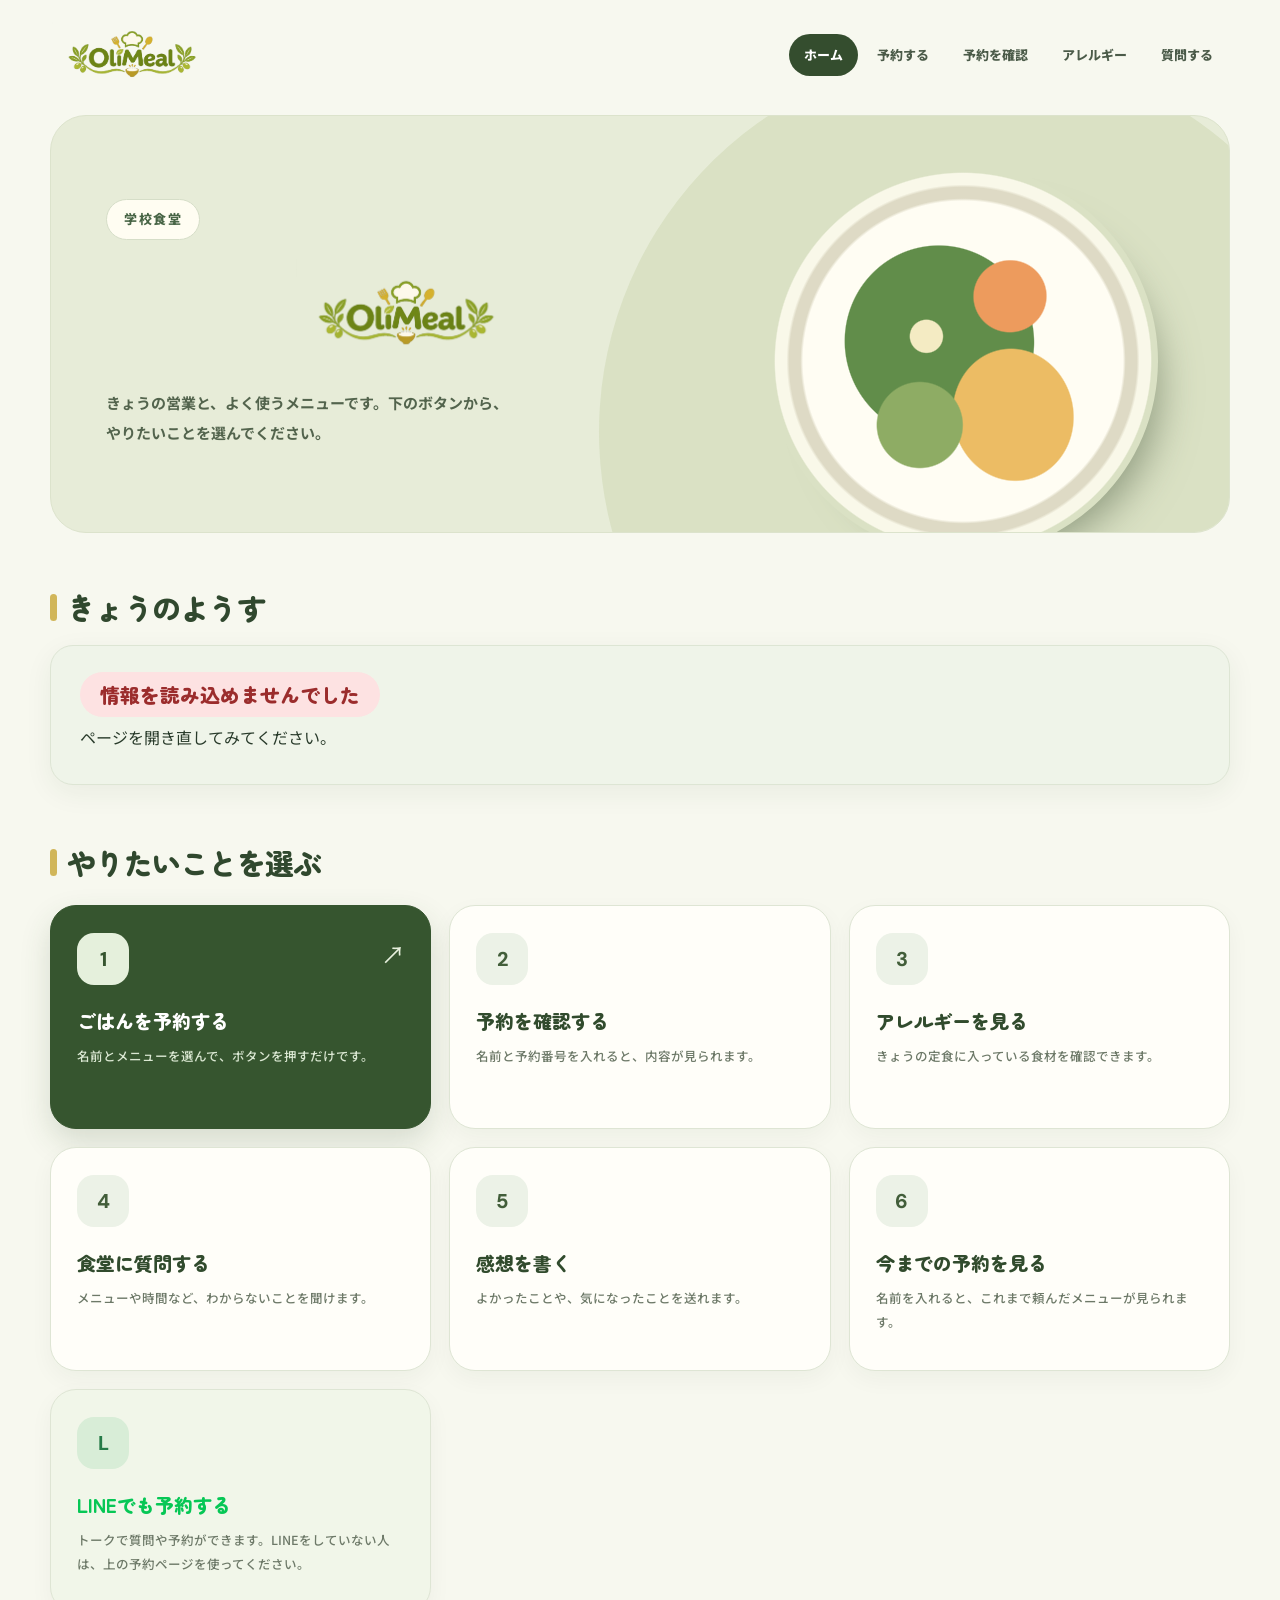
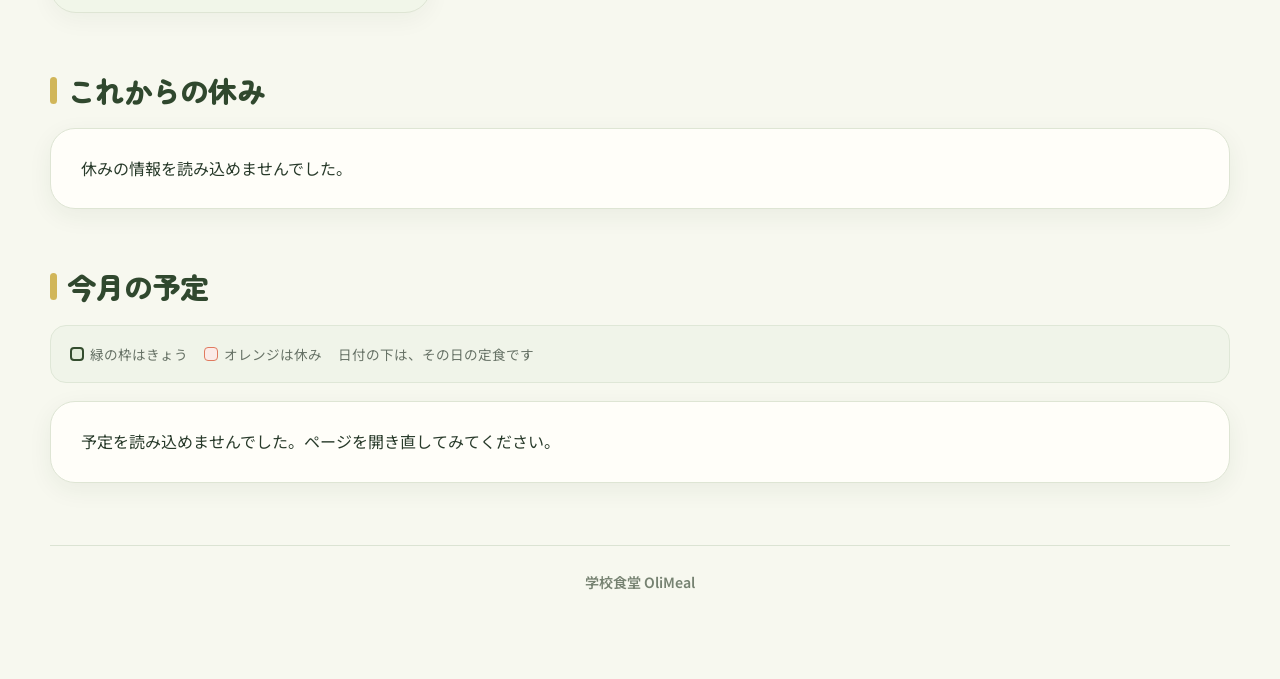
==== commit d53e9c1a: "混雑予測に昼の天気と予約、校外行事を反映する 予報のURLは環境変数から読み、雨の昼は来客を少し減らす。URLが未設定でも、これまでの来客記録だけで人数を出す。  Co-authored-by: be" ====
--- a/index.html
+++ b/index.html
@@ -147,11 +147,16 @@
             const predictionData = await predictionResponse.json();
             if (predictionData.prediction !== null && predictionData.prediction !== undefined && predictionData.congestion) {
               const congestion = predictionData.congestion;
+              const weatherNote = typeof predictionData.weatherNote === 'string' ? predictionData.weatherNote : '';
+              const weatherHtml = weatherNote
+                ? `<p>${weatherNote.replace(/[&<>]/g, function (ch) { return { '&': '&amp;', '<': '&lt;', '>': '&gt;' }[ch]; })}</p>`
+                : '';
               congestionDiv.innerHTML = `
                 <div class="crowd" style="border-left-color: ${congestion.color};">
                   <p class="menu-label">きょうの混みぐあい</p>
                   <p class="crowd-level" style="color: ${congestion.color};">${congestion.text}</p>
                   ${predictionData.prediction !== null ? `<p>だいたい ${predictionData.prediction} 人くらい来そうです。</p>` : ''}
+                  ${weatherHtml}
                 </div>
               `;
             } else {
--- a/olimeal-lp.css
+++ b/olimeal-lp.css
@@ -74,7 +74,7 @@
 
 .olimeal-lp .logo-main {
   display: block;
-  width: min(100%, 420px);
+  width: min(100%, 300px);
   height: auto;
 }
 
@@ -84,3 +84,38 @@
 .olimeal-lp .page-intro h1::after {
   display: none;
 }
+/* メインロゴの配置とサイズ */
+.olimeal-lp .page-intro h1 {
+  width: 100%;
+  max-width: 650px;
+  align-self: flex-start;
+  text-align: left;
+}
+
+.olimeal-lp .logo-main {
+  display: block;
+  width: 600px;
+  max-width: 100%;
+  height: auto;
+  object-fit: contain;
+  margin: 0;
+}
+
+/* ホーム画面だけ：ロゴとナビゲーションの余白を縮小 */
+@media (max-width: 600px) {
+  body.olimeal-lp .site-nav {
+    gap: 0 !important;
+    padding-top: 8px;
+    padding-bottom: 8px;
+  }
+
+  body.olimeal-lp .site-nav-brand {
+    margin: 0 auto;
+    padding: 0;
+  }
+
+  body.olimeal-lp .site-nav-links {
+    margin-top: 0 !important;
+    padding-top: 0;
+  }
+}
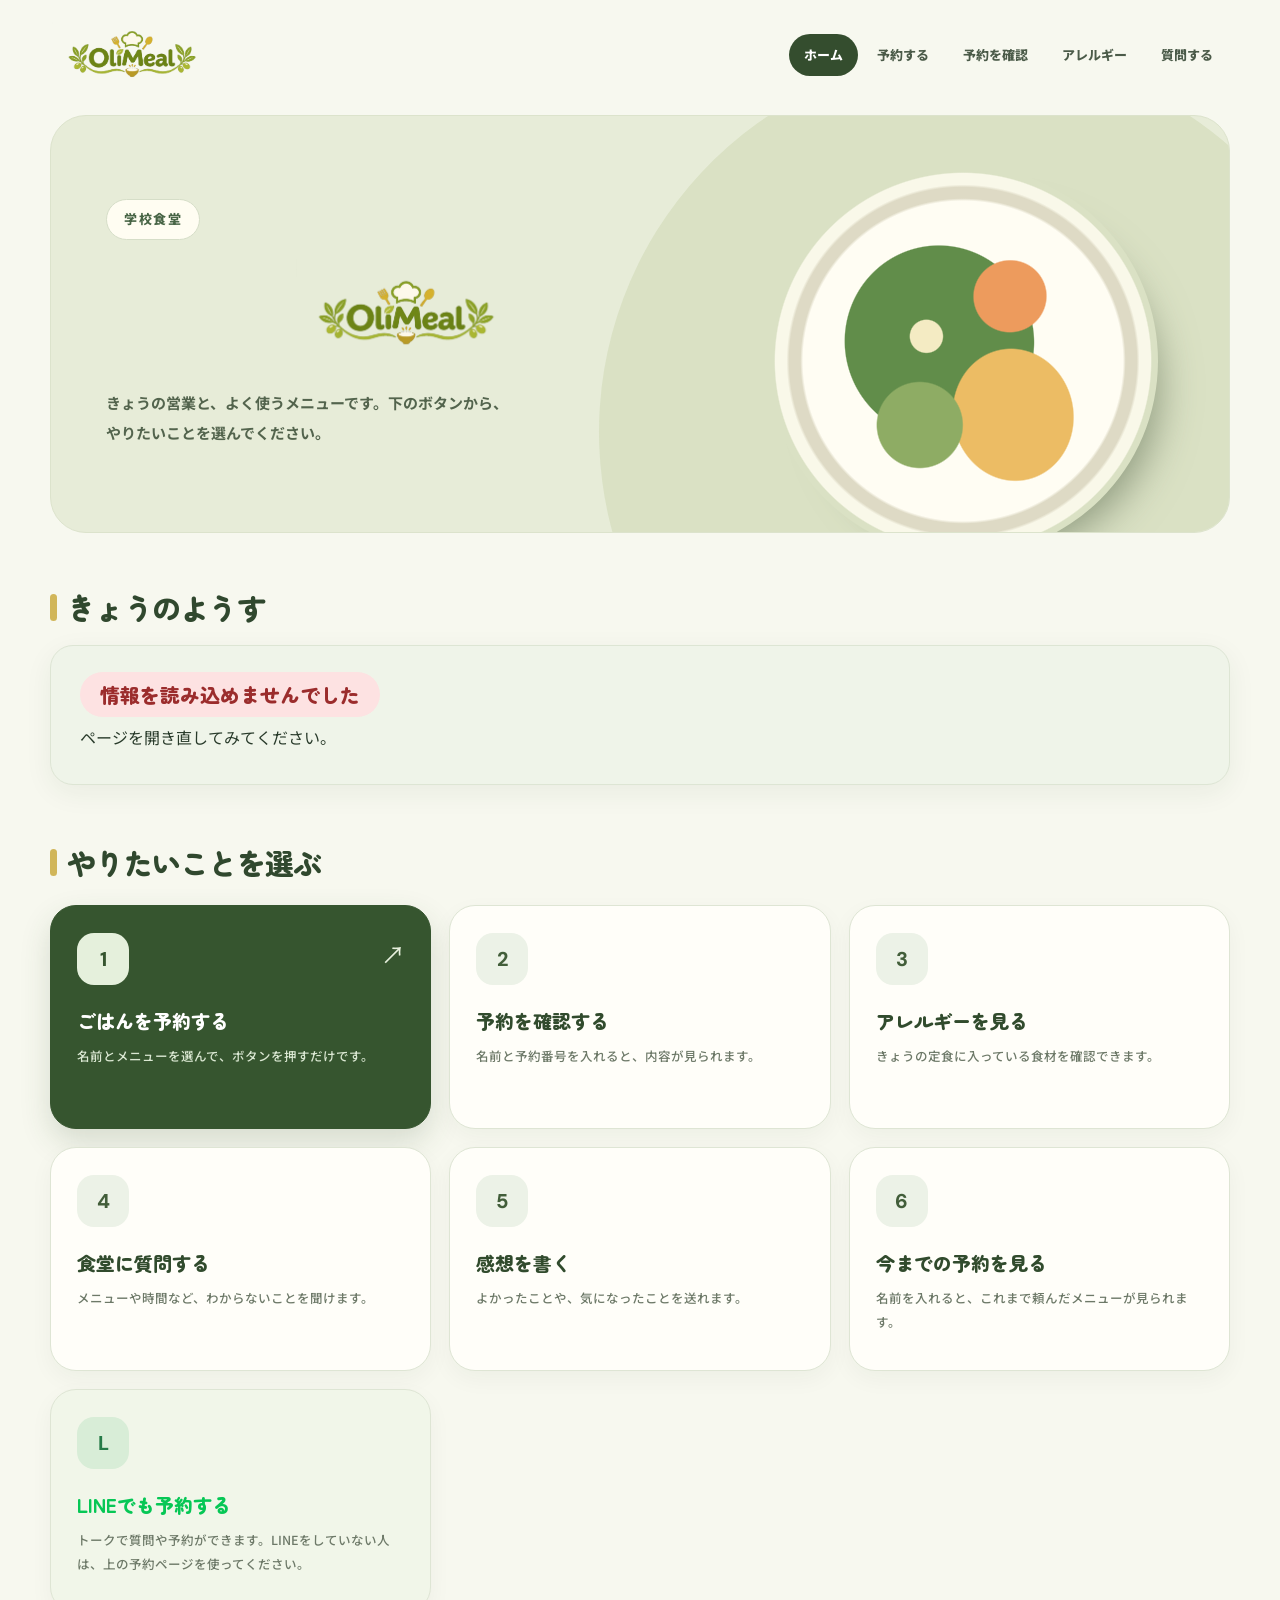
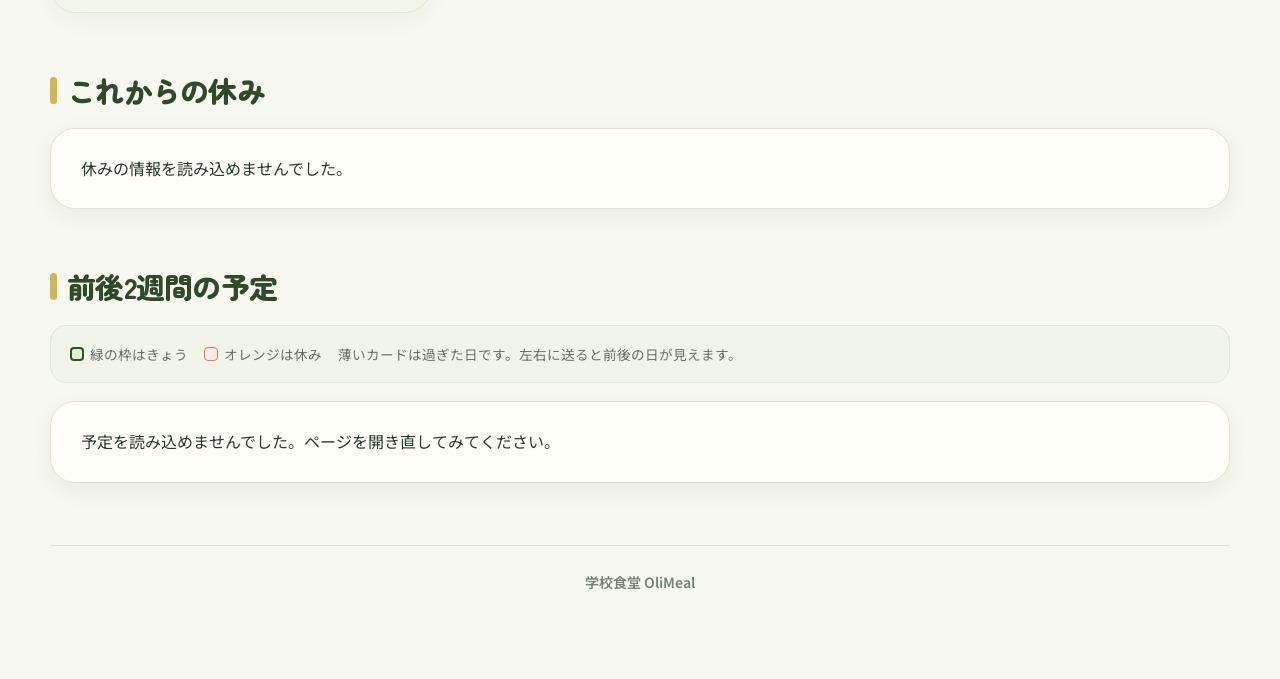
==== commit 1fbf4df6: "苦手な定食は次の営業日で飛ばし、ホームと管理の予定を前後2週間で見られるようにする。 Co-authored-by: Cursor <cursoragent@cursor.com>" ====
--- a/index.html
+++ b/index.html
@@ -7,6 +7,25 @@
   <title>OliMeal 学校食堂</title>
   <link rel="stylesheet" href="styles.css">
   <link rel="stylesheet" href="olimeal-lp.css?v=2">
+  <style>
+    .span-nav { display: flex; gap: 8px; flex-wrap: wrap; align-items: center; margin-bottom: 12px; }
+    .span-nav button {
+      min-height: 44px; padding: 8px 12px; border-radius: 999px; border: 1.5px solid var(--border-color, #e4d8c6);
+      background: #fff; font-weight: 800; cursor: pointer;
+    }
+    .span-range { font-weight: 800; color: var(--primary, #2f6b4f); }
+    .day-strip { display: flex; gap: 10px; overflow-x: auto; scroll-snap-type: x mandatory; padding: 4px 2px 12px; }
+    .day-card {
+      flex: 0 0 132px; scroll-snap-align: start; border-radius: 16px; border: 1.5px solid var(--border-color, #e4d8c6);
+      background: #fff; padding: 10px; min-height: 132px;
+    }
+    .day-card.today { border: 3px solid var(--primary, #2f6b4f); background: #e7f3ec; }
+    .day-card.past { opacity: 0.72; }
+    .day-card.holiday { background: #fff1e8; border-color: #e07a3d; }
+    .day-card .when, .day-card .dow { font-weight: 800; color: var(--primary, #2f6b4f); font-size: 0.82rem; }
+    .day-card .num { font-size: 1.25rem; font-weight: 800; }
+    .day-card .food { margin-top: 6px; font-size: 0.86rem; line-height: 1.4; word-break: break-word; }
+  </style>
 </head>
 
 <body class="olimeal-lp">
@@ -87,8 +106,8 @@
       </section>
 
       <section class="info-section">
-        <h2>今月の予定</h2>
-        <p class="legend"><span><span class="swatch today"></span>緑の枠はきょう</span><span><span class="swatch holiday"></span>オレンジは休み</span><span>日付の下は、その日の定食です</span></p>
+        <h2>前後2週間の予定</h2>
+        <p class="legend"><span><span class="swatch today"></span>緑の枠はきょう</span><span><span class="swatch holiday"></span>オレンジは休み</span><span>薄いカードは過ぎた日です。左右に送ると前後の日が見えます。</span></p>
         <div id="calendar" class="info-card calendar-container"><p>読み込んでいます…</p></div>
       </section>
     </main>
@@ -145,17 +164,24 @@
           const predictionResponse = await fetch('api/ai-advice.php?action=prediction-number', { cache: 'no-store' });
           if (predictionResponse.ok) {
             const predictionData = await predictionResponse.json();
+            const weatherNote = typeof predictionData.weatherNote === 'string' ? predictionData.weatherNote : '';
+            const weatherHtml = weatherNote
+              ? `<p>${weatherNote.replace(/[&<>]/g, function (ch) { return { '&': '&amp;', '<': '&lt;', '>': '&gt;' }[ch]; })}</p>`
+              : '';
             if (predictionData.prediction !== null && predictionData.prediction !== undefined && predictionData.congestion) {
               const congestion = predictionData.congestion;
-              const weatherNote = typeof predictionData.weatherNote === 'string' ? predictionData.weatherNote : '';
-              const weatherHtml = weatherNote
-                ? `<p>${weatherNote.replace(/[&<>]/g, function (ch) { return { '&': '&amp;', '<': '&lt;', '>': '&gt;' }[ch]; })}</p>`
-                : '';
               congestionDiv.innerHTML = `
                 <div class="crowd" style="border-left-color: ${congestion.color};">
                   <p class="menu-label">きょうの混みぐあい</p>
                   <p class="crowd-level" style="color: ${congestion.color};">${congestion.text}</p>
                   ${predictionData.prediction !== null ? `<p>だいたい ${predictionData.prediction} 人くらい来そうです。</p>` : ''}
+                  ${weatherHtml}
+                </div>
+              `;
+            } else if (weatherHtml) {
+              congestionDiv.innerHTML = `
+                <div class="crowd">
+                  <p class="menu-label">きょうの混みぐあい</p>
                   ${weatherHtml}
                 </div>
               `;
@@ -197,85 +223,126 @@
       }
     }
 
-    // カレンダーを生成
+    var homeCalendar = { offsetDays: 0, holidays: [], menus: [], events: [], ready: false };
+
+    function isoFromDate(date) {
+      return date.getFullYear() + '-' + String(date.getMonth() + 1).padStart(2, '0') + '-' + String(date.getDate()).padStart(2, '0');
+    }
+
+    function addIsoDays(iso, days) {
+      const parts = String(iso).split('-').map(Number);
+      const date = new Date(parts[0], parts[1] - 1, parts[2]);
+      date.setDate(date.getDate() + days);
+      return isoFromDate(date);
+    }
+
+    function addIsoMonths(iso, months) {
+      const parts = String(iso).split('-').map(Number);
+      const date = new Date(parts[0], parts[1] - 1, 1);
+      date.setMonth(date.getMonth() + months);
+      const last = new Date(date.getFullYear(), date.getMonth() + 1, 0).getDate();
+      date.setDate(Math.min(parts[2], last));
+      return isoFromDate(date);
+    }
+
+    function dayGap(fromIso, toIso) {
+      const from = String(fromIso).split('-').map(Number);
+      const to = String(toIso).split('-').map(Number);
+      const start = new Date(from[0], from[1] - 1, from[2]);
+      const end = new Date(to[0], to[1] - 1, to[2]);
+      return Math.round((end - start) / 86400000);
+    }
+
+    function jpDate(iso) {
+      const parts = String(iso).split('-');
+      return Number(parts[1]) + '月' + Number(parts[2]) + '日';
+    }
+
+    function paintHomeCalendar() {
+      const calendarDiv = document.getElementById('calendar');
+      if (!calendarDiv) return;
+      const today = isoFromDate(new Date());
+      const anchor = homeCalendar.offsetDays === 0 ? today : addIsoDays(today, homeCalendar.offsetDays);
+      const start = addIsoDays(anchor, -14);
+      const names = ['日', '月', '火', '水', '木', '金', '土'];
+      calendarDiv.innerHTML = '';
+      const nav = document.createElement('div');
+      nav.className = 'span-nav';
+      function addButton(label, move) {
+        const button = document.createElement('button');
+        button.type = 'button';
+        button.textContent = label;
+        button.addEventListener('click', function () {
+          const current = addIsoDays(today, homeCalendar.offsetDays);
+          if (move === 'today') homeCalendar.offsetDays = 0;
+          else if (move === 'week') homeCalendar.offsetDays += 14;
+          else if (move === 'back-week') homeCalendar.offsetDays -= 14;
+          else if (move === 'month') homeCalendar.offsetDays += dayGap(current, addIsoMonths(current, 1));
+          else homeCalendar.offsetDays += dayGap(current, addIsoMonths(current, -1));
+          paintHomeCalendar();
+        });
+        nav.appendChild(button);
+      }
+      addButton('前の月', 'back-month');
+      addButton('前の2週間', 'back-week');
+      addButton('今日', 'today');
+      addButton('次の2週間', 'week');
+      addButton('次の月', 'month');
+      const range = document.createElement('span');
+      range.className = 'span-range';
+      range.textContent = jpDate(start) + ' 〜 ' + jpDate(addIsoDays(start, 28));
+      nav.appendChild(range);
+      calendarDiv.appendChild(nav);
+      const strip = document.createElement('div');
+      strip.className = 'day-strip';
+      let todayCard = null;
+      for (let i = 0; i < 29; i++) {
+        const date = addIsoDays(start, i);
+        const parts = date.split('-').map(Number);
+        const when = new Date(parts[0], parts[1] - 1, parts[2]);
+        const holiday = (homeCalendar.holidays || []).find(function (item) { return item && item.date === date; });
+        const menu = (homeCalendar.menus || []).find(function (item) { return item && item.date === date; });
+        const event = (homeCalendar.events || []).find(function (item) { return item && item.date === date; });
+        const card = document.createElement('article');
+        card.className = 'day-card' + (date === today ? ' today' : '') + (date < today ? ' past' : '') + (holiday ? ' holiday' : '');
+        const whenEl = document.createElement('div');
+        whenEl.className = 'when';
+        whenEl.textContent = parts[1] + '月' + (date < today ? ' 過ぎた日' : (date === today ? ' 今日' : ''));
+        const num = document.createElement('div');
+        num.className = 'num';
+        num.textContent = parts[2] + '日';
+        const dow = document.createElement('div');
+        dow.className = 'dow';
+        dow.textContent = names[when.getDay()] + '曜日';
+        const food = document.createElement('div');
+        food.className = 'food';
+        if (holiday) food.textContent = holiday.reason || '休み';
+        else if (menu && menu.food) food.textContent = menu.food;
+        else food.textContent = '定食は未定';
+        if (event && event.message) food.textContent += ' / ' + event.message;
+        card.appendChild(whenEl);
+        card.appendChild(num);
+        card.appendChild(dow);
+        card.appendChild(food);
+        strip.appendChild(card);
+        if (date === today) todayCard = card;
+      }
+      calendarDiv.appendChild(strip);
+      if (todayCard && homeCalendar.offsetDays === 0) {
+        strip.scrollLeft = Math.max(0, todayCard.offsetLeft - strip.offsetLeft - 12);
+      }
+    }
+
     async function generateCalendar() {
       const calendarDiv = document.getElementById('calendar');
       try {
-      const holidays = await apiGet('holidays.php');
-      const dailyMenus = await apiGet('daily-menu.php');
-      const events = await apiGet('events.php');
-      const today = new Date();
-      const currentMonth = today.getMonth();
-      const currentYear = today.getFullYear();
-
-      // 月の最初の日と最後の日を取得
-      const firstDay = new Date(currentYear, currentMonth, 1);
-      const lastDay = new Date(currentYear, currentMonth + 1, 0);
-      const daysInMonth = lastDay.getDate();
-      const startingDayOfWeek = firstDay.getDay();
-
-      // カレンダーヘッダー
-      const monthNames = ['1月', '2月', '3月', '4月', '5月', '6月',
-        '7月', '8月', '9月', '10月', '11月', '12月'];
-      const dayNames = ['日', '月', '火', '水', '木', '金', '土'];
-
-      let calendarHTML = `
-        <div class="calendar-header">
-          <h4>${currentYear}年 ${monthNames[currentMonth]}</h4>
-        </div>
-        <div class="calendar-grid">
-          <div class="calendar-weekdays">
-      `;
-
-      // 曜日ヘッダー
-      dayNames.forEach(day => {
-        calendarHTML += `<div class="calendar-weekday">${day}</div>`;
-      });
-      calendarHTML += `</div><div class="calendar-days">`;
-
-      // 空白の日付（月の最初の日より前）
-      for (let i = 0; i < startingDayOfWeek; i++) {
-        calendarHTML += `<div class="calendar-day empty"></div>`;
-      }
-
-      // 実際の日付
-      for (let day = 1; day <= daysInMonth; day++) {
-        const dateString = `${currentYear}-${String(currentMonth + 1).padStart(2, '0')}-${String(day).padStart(2, '0')}`;
-        const dayOfWeek = new Date(currentYear, currentMonth, day).getDay();
-        const holiday = holidays.find(h => h.date === dateString);
-        const dailyMenu = dailyMenus.find(m => m.date === dateString);
-        const event = events.find(e => e.date === dateString);
-        // 休業日かどうか（管理画面で登録された日のみ。解除すれば営業日になる）
-        const isHoliday = !!holiday;
-
-        const todayString = `${today.getFullYear()}-${String(today.getMonth() + 1).padStart(2, '0')}-${String(today.getDate()).padStart(2, '0')}`;
-        let dayClass = 'calendar-day';
-        let dayContent = day;
-        if (dateString === todayString) dayClass += ' today';
-
-        if (isHoliday) {
-          dayClass += ' holiday';
-          dayContent = `${day}<br><small>${holiday.reason || '休業日'}</small>`;
-        } else if (dailyMenu) {
-          dayContent = `${day}<br><small>${dailyMenu.food}</small>`;
-        } else {
-          dayClass += ' weekday';
-        }
-
-        // 行事・お知らせがある場合は追加表示
-        if (event) {
-          if (isHoliday || dailyMenu) {
-            dayContent += `<br><small style="color: #007bff;">📢 ${event.message}</small>`;
-          } else {
-            dayContent = `${day}<br><small style="color: #007bff;">📢 ${event.message}</small>`;
-          }
-        }
-
-        calendarHTML += `<div class="${dayClass}">${dayContent}</div>`;
-      }
-
-      calendarHTML += `</div></div>`;
-      calendarDiv.innerHTML = calendarHTML;
+        homeCalendar.holidays = await apiGet('holidays.php');
+        homeCalendar.menus = await apiGet('daily-menu.php');
+        homeCalendar.events = await apiGet('events.php');
+        if (!Array.isArray(homeCalendar.holidays)) homeCalendar.holidays = [];
+        if (!Array.isArray(homeCalendar.menus)) homeCalendar.menus = [];
+        if (!Array.isArray(homeCalendar.events)) homeCalendar.events = [];
+        paintHomeCalendar();
       } catch (e) {
         console.error(e);
         if (calendarDiv) calendarDiv.innerHTML = `<p>予定を読み込めませんでした。ページを開き直してみてください。</p>`;
